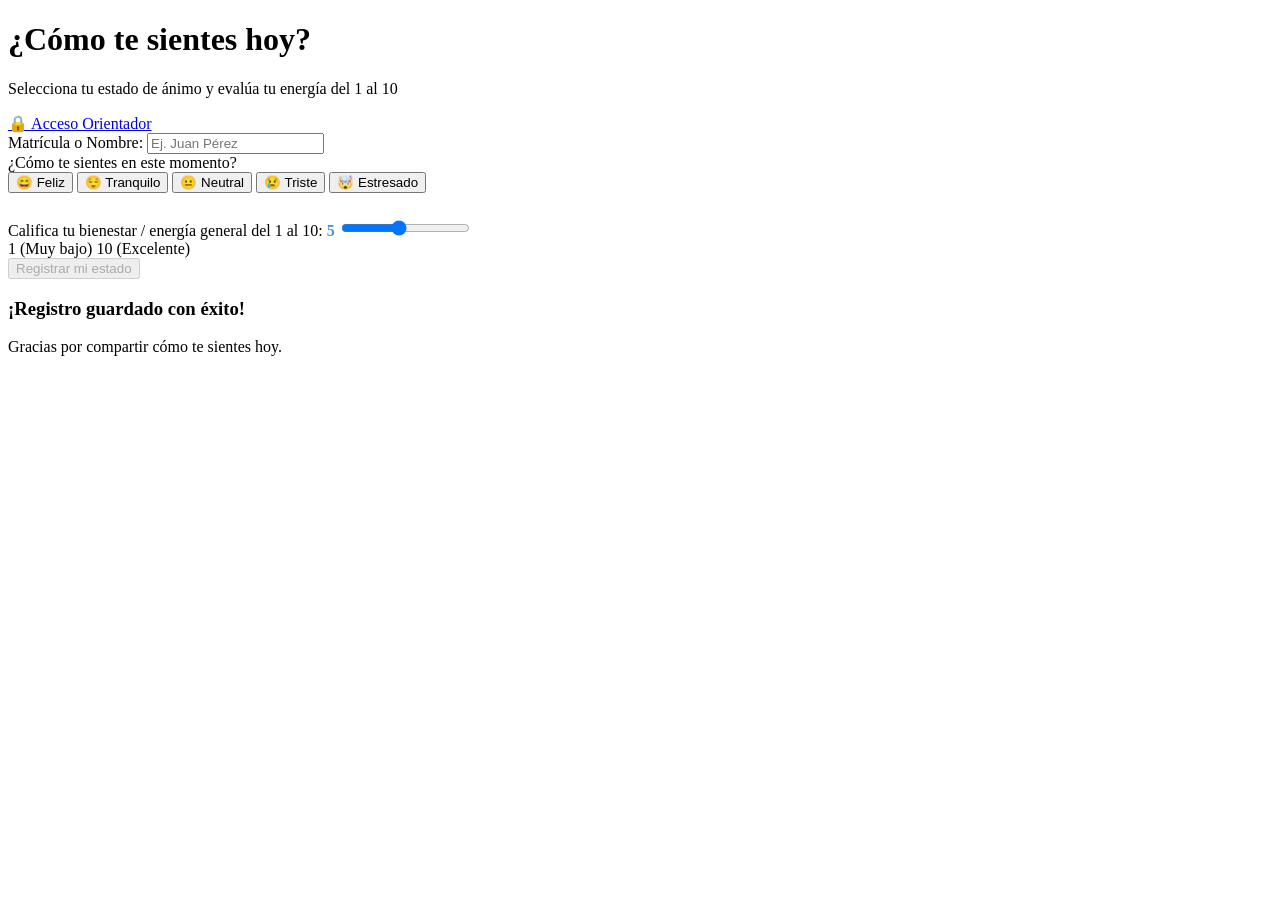
==== index.html @ 2bf0e063 "Add files via upload" ====
<!DOCTYPE html>
<html lang="es">
<head>
    <meta charset="UTF-8">
    <meta name="viewport" content="width=device-width, initial-scale=1.0">
    <title>Registro Emocional Estudiantil</title>
    <link rel="stylesheet" href="css/styles.css">
</head>
<body>
    <div class="container">
        <header>
            <h1>¿Cómo te sientes hoy?</h1>
            <p>Selecciona tu estado de ánimo y evalúa tu energía del 1 al 10</p>
            <a href="orientador.html" class="link-orientador">🔒 Acceso Orientador</a>
        </header>

        <main class="card">
            <form id="emotionForm">
                <div class="form-group">
                    <label for="studentName">Matrícula o Nombre:</label>
                    <input type="text" id="studentName" required placeholder="Ej. Juan Pérez">
                </div>

                <label>¿Cómo te sientes en este momento?</label>
                <div class="emotions-grid">
                    <button type="button" class="emotion-btn" data-emotion="Feliz">
                        <span class="emoji">😄</span>
                        <span class="label">Feliz</span>
                    </button>
                    <button type="button" class="emotion-btn" data-emotion="Tranquilo">
                        <span class="emoji">😌</span>
                        <span class="label">Tranquilo</span>
                    </button>
                    <button type="button" class="emotion-btn" data-emotion="Neutral">
                        <span class="emoji">😐</span>
                        <span class="label">Neutral</span>
                    </button>
                    <button type="button" class="emotion-btn" data-emotion="Triste">
                        <span class="emoji">😢</span>
                        <span class="label">Triste</span>
                    </button>
                    <button type="button" class="emotion-btn" data-emotion="Estresado">
                        <span class="emoji">🤯</span>
                        <span class="label">Estresado</span>
                    </button>
                </div>

                <input type="hidden" id="selectedEmotion">

                <div class="form-group" style="margin-top: 25px;">
                    <label for="scoreRange">Califica tu bienestar / energía general del 1 al 10: <span id="rangeValue" style="color: #4a90e2; font-weight: bold;">5</span></label>
                    <input type="range" id="scoreRange" min="1" max="10" value="5" class="slider">
                    <div class="range-labels">
                        <span>1 (Muy bajo)</span>
                        <span>10 (Excelente)</span>
                    </div>
                </div>

                <button type="submit" id="submitBtn" class="btn-primary" disabled>Registrar mi estado</button>
            </form>

            <div id="successMsg" class="success-msg hidden">
                <h3>¡Registro guardado con éxito!</h3>
                <p>Gracias por compartir cómo te sientes hoy.</p>
            </div>
        </main>
    </div>

    <script src="js/app.js"></script>
</body>
</html>
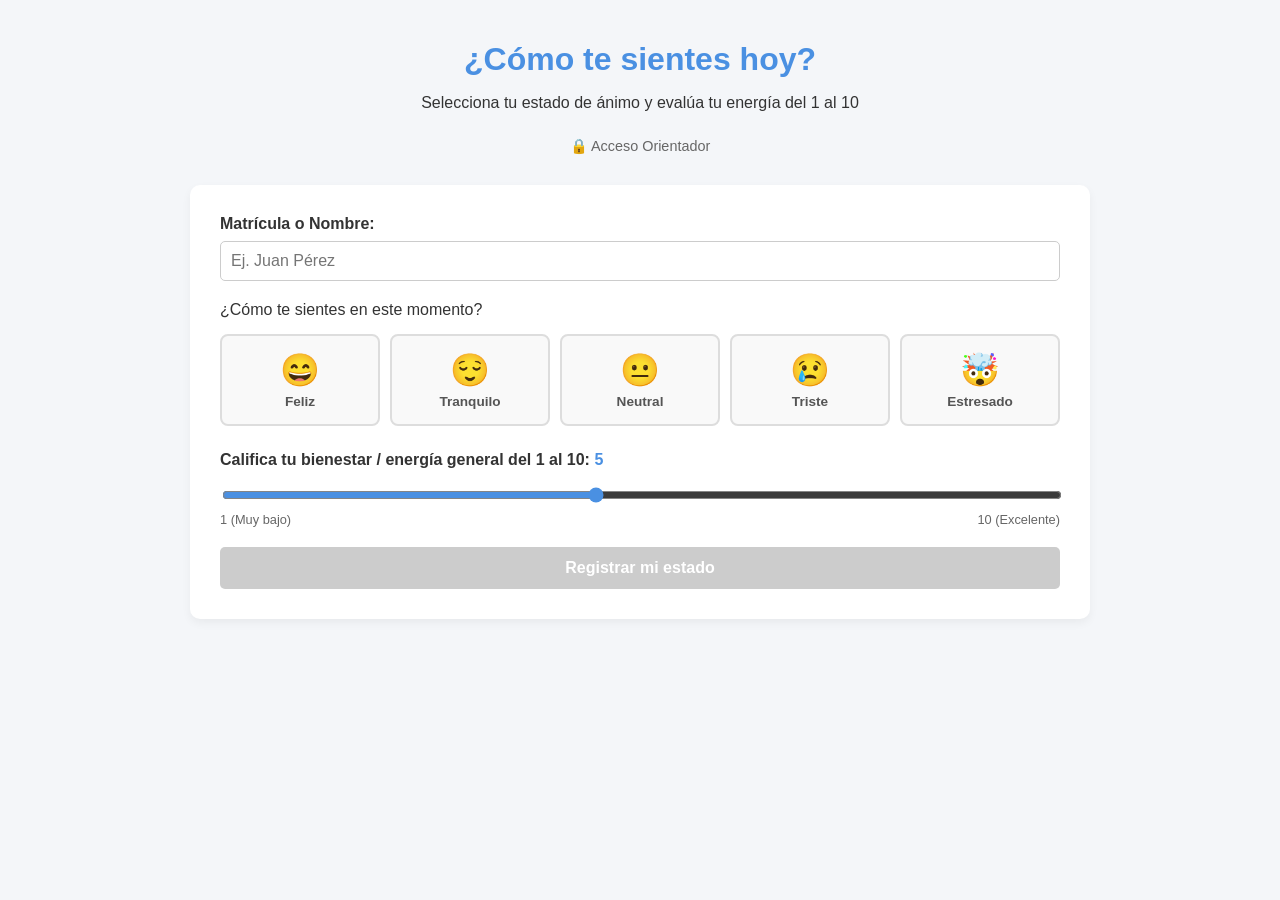
==== commit 92052cf8: "Add files via upload" ====
--- a/index.html
+++ b/index.html
@@ -59,6 +59,10 @@
                 <button type="submit" id="submitBtn" class="btn-primary" disabled>Registrar mi estado</button>
             </form>
 
+            <div id="loadingMsg" class="loading-msg hidden">
+                <p>Guardando tu registro en la nube...</p>
+            </div>
+
             <div id="successMsg" class="success-msg hidden">
                 <h3>¡Registro guardado con éxito!</h3>
                 <p>Gracias por compartir cómo te sientes hoy.</p>
--- a/css/styles.css
+++ b/css/styles.css
@@ -0,0 +1,265 @@
+body {
+    font-family: Arial, sans-serif;
+    background-color: #f4f6f9;
+    color: #333;
+    margin: 0;
+    padding: 20px;
+}
+
+.container {
+    max-width: 900px;
+    margin: 0 auto;
+}
+
+header {
+    text-align: center;
+    margin-bottom: 30px;
+}
+
+header h1 {
+    color: #4a90e2;
+    margin-bottom: 5px;
+}
+
+.link-orientador {
+    display: inline-block;
+    margin-top: 10px;
+    color: #666;
+    text-decoration: none;
+    font-size: 0.9rem;
+}
+
+.link-orientador:hover {
+    color: #4a90e2;
+}
+
+.card {
+    background: #ffffff;
+    padding: 30px;
+    border-radius: 10px;
+    box-shadow: 0 4px 10px rgba(0,0,0,0.05);
+}
+
+.form-group {
+    margin-bottom: 20px;
+}
+
+.form-group label {
+    display: block;
+    margin-bottom: 8px;
+    font-weight: bold;
+}
+
+.form-group input[type="text"] {
+    width: 100%;
+    padding: 10px;
+    border: 1px solid #ccc;
+    border-radius: 5px;
+    font-size: 1rem;
+    box-sizing: border-box;
+}
+
+.slider {
+    width: 100%;
+    margin-top: 10px;
+    accent-color: #4a90e2;
+}
+
+.range-labels {
+    display: flex;
+    justify-content: space-between;
+    font-size: 0.8rem;
+    color: #666;
+    margin-top: 5px;
+}
+
+.emotions-grid {
+    display: grid;
+    grid-template-columns: repeat(auto-fit, minmax(90px, 1fr));
+    gap: 10px;
+    margin: 15px 0;
+}
+
+.emotion-btn {
+    background: #f9f9f9;
+    border: 2px solid #ddd;
+    border-radius: 8px;
+    padding: 15px 5px;
+    cursor: pointer;
+    display: flex;
+    flex-direction: column;
+    align-items: center;
+    gap: 5px;
+    transition: 0.2s;
+}
+
+.emotion-btn .emoji {
+    font-size: 2rem;
+}
+
+.emotion-btn .label {
+    font-size: 0.85rem;
+    color: #555;
+    font-weight: bold;
+}
+
+.emotion-btn:hover {
+    border-color: #4a90e2;
+    background: #eef5ff;
+}
+
+.emotion-btn.selected {
+    border-color: #4a90e2;
+    background: #eef5ff;
+    box-shadow: 0 0 5px rgba(74, 144, 226, 0.4);
+}
+
+.btn-primary {
+    background: #4a90e2;
+    color: white;
+    border: none;
+    padding: 12px;
+    width: 100%;
+    border-radius: 5px;
+    font-size: 1rem;
+    font-weight: bold;
+    cursor: pointer;
+    transition: background 0.2s;
+}
+
+.btn-primary:hover:not(:disabled) {
+    background: #357abd;
+}
+
+.btn-primary:disabled {
+    background: #ccc;
+    cursor: not-allowed;
+}
+
+.btn-secondary {
+    background: #6c757d;
+    color: white;
+    border: none;
+    padding: 10px 15px;
+    border-radius: 5px;
+    cursor: pointer;
+}
+
+.btn-secondary:hover {
+    background: #5a6268;
+}
+
+.success-msg, .loading-msg {
+    text-align: center;
+    color: #28a745;
+    margin-top: 15px;
+}
+
+.loading-msg {
+    color: #4a90e2;
+}
+
+.hidden {
+    display: none !important;
+}
+
+/* Modal y Estadísticas */
+.modal {
+    position: fixed;
+    top: 0; left: 0; width: 100%; height: 100%;
+    background: rgba(0,0,0,0.5);
+    display: flex;
+    justify-content: center;
+    align-items: center;
+}
+
+.modal-content {
+    background: white;
+    padding: 30px;
+    border-radius: 10px;
+    text-align: center;
+    width: 300px;
+}
+
+.modal-content input {
+    width: 100%;
+    padding: 10px;
+    font-size: 1.5rem;
+    text-align: center;
+    letter-spacing: 5px;
+    margin: 15px 0;
+    box-sizing: border-box;
+}
+
+.error-text {
+    color: red;
+    font-size: 0.85rem;
+    margin-top: 10px;
+}
+
+.stats-container {
+    display: grid;
+    grid-template-columns: repeat(auto-fit, minmax(200px, 1fr));
+    gap: 15px;
+    margin-bottom: 20px;
+}
+
+.stat-box {
+    background: white;
+    padding: 20px;
+    border-radius: 8px;
+    text-align: center;
+    box-shadow: 0 2px 5px rgba(0,0,0,0.05);
+}
+
+.stat-box h3 {
+    margin: 0 0 10px 0;
+    font-size: 0.9rem;
+    color: #777;
+}
+
+.stat-box p {
+    margin: 0;
+    font-size: 1.8rem;
+    font-weight: bold;
+    color: #4a90e2;
+}
+
+.charts-grid {
+    display: grid;
+    grid-template-columns: repeat(auto-fit, minmax(380px, 1fr));
+    gap: 20px;
+}
+
+.chart-card h3 {
+    margin-bottom: 15px;
+    font-size: 1rem;
+    color: #444;
+}
+
+.chart-container {
+    position: relative;
+    height: 250px;
+    width: 100%;
+}
+
+.table-responsive {
+    overflow-x: auto;
+}
+
+table {
+    width: 100%;
+    border-collapse: collapse;
+    margin-top: 10px;
+}
+
+th, td {
+    padding: 10px;
+    border-bottom: 1px solid #ddd;
+    text-align: left;
+    font-size: 0.9rem;
+}
+
+th {
+    background: #f1f1f1;
+}
